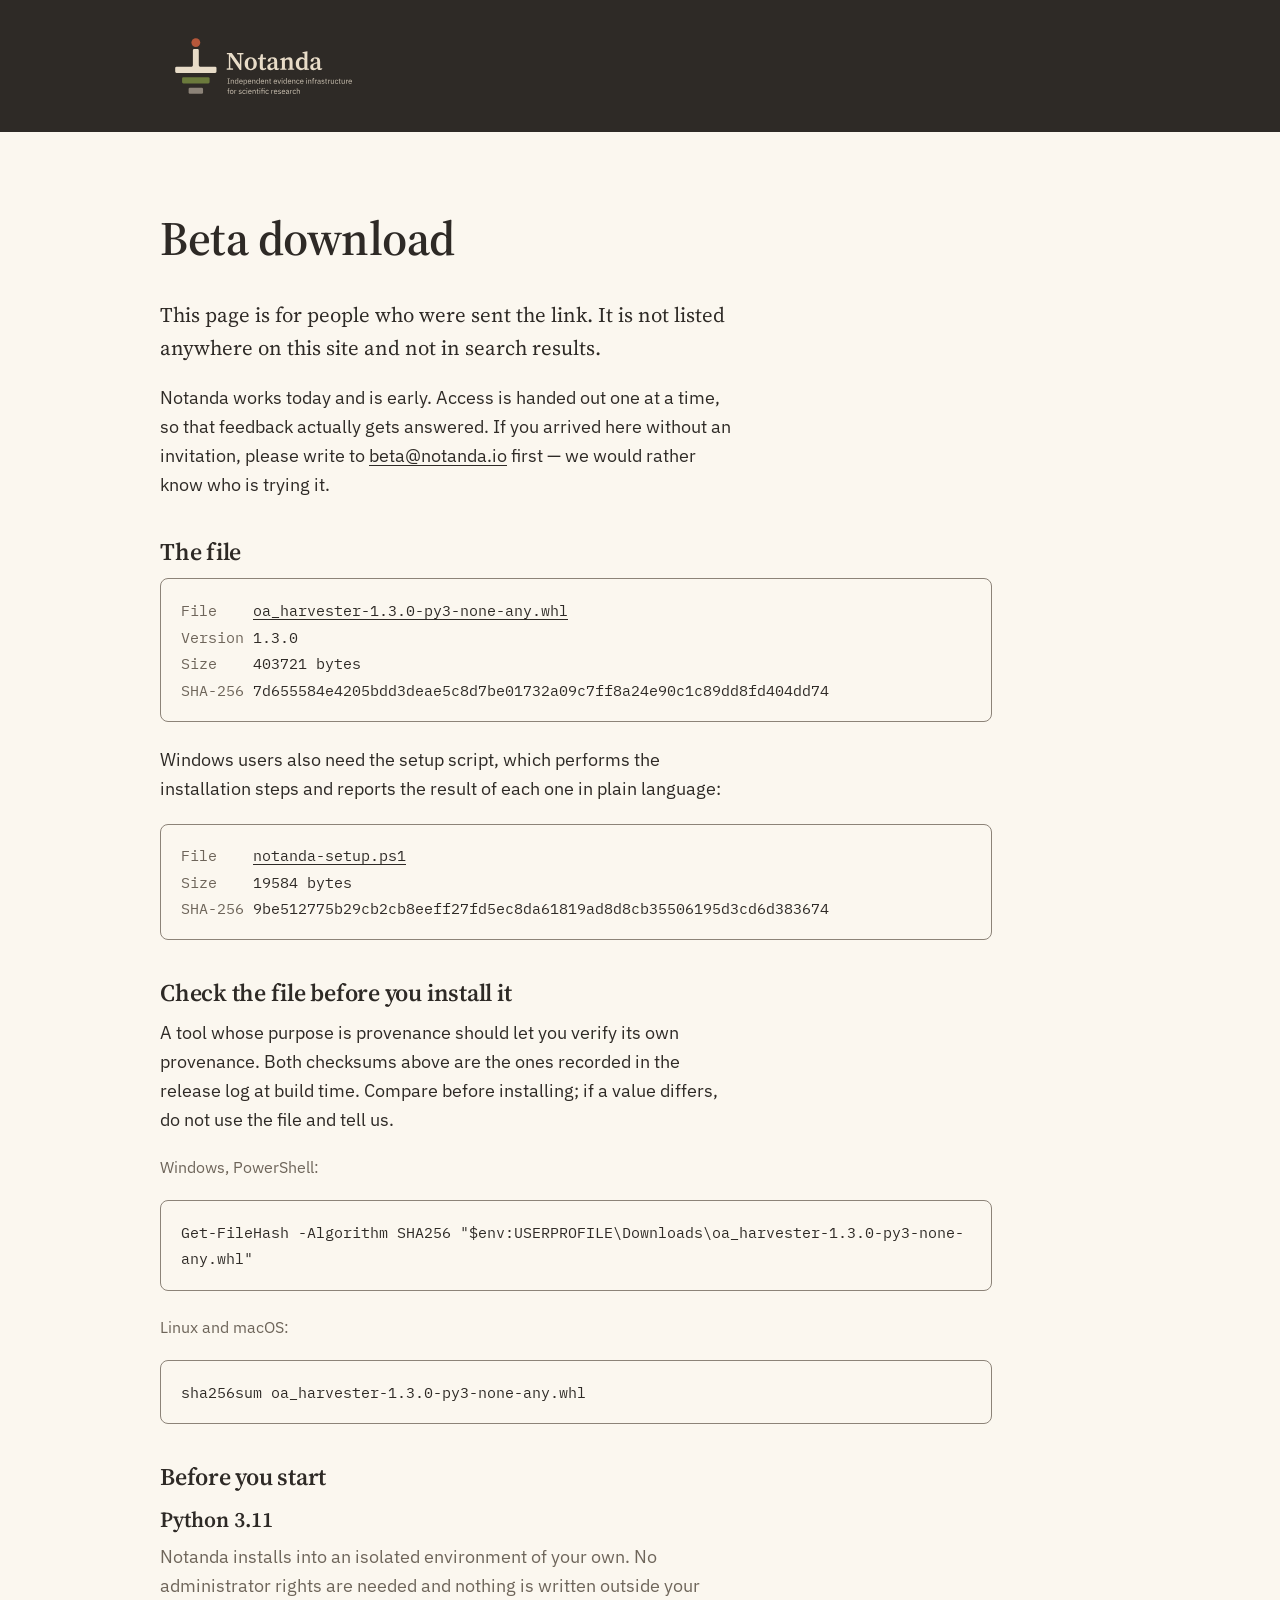
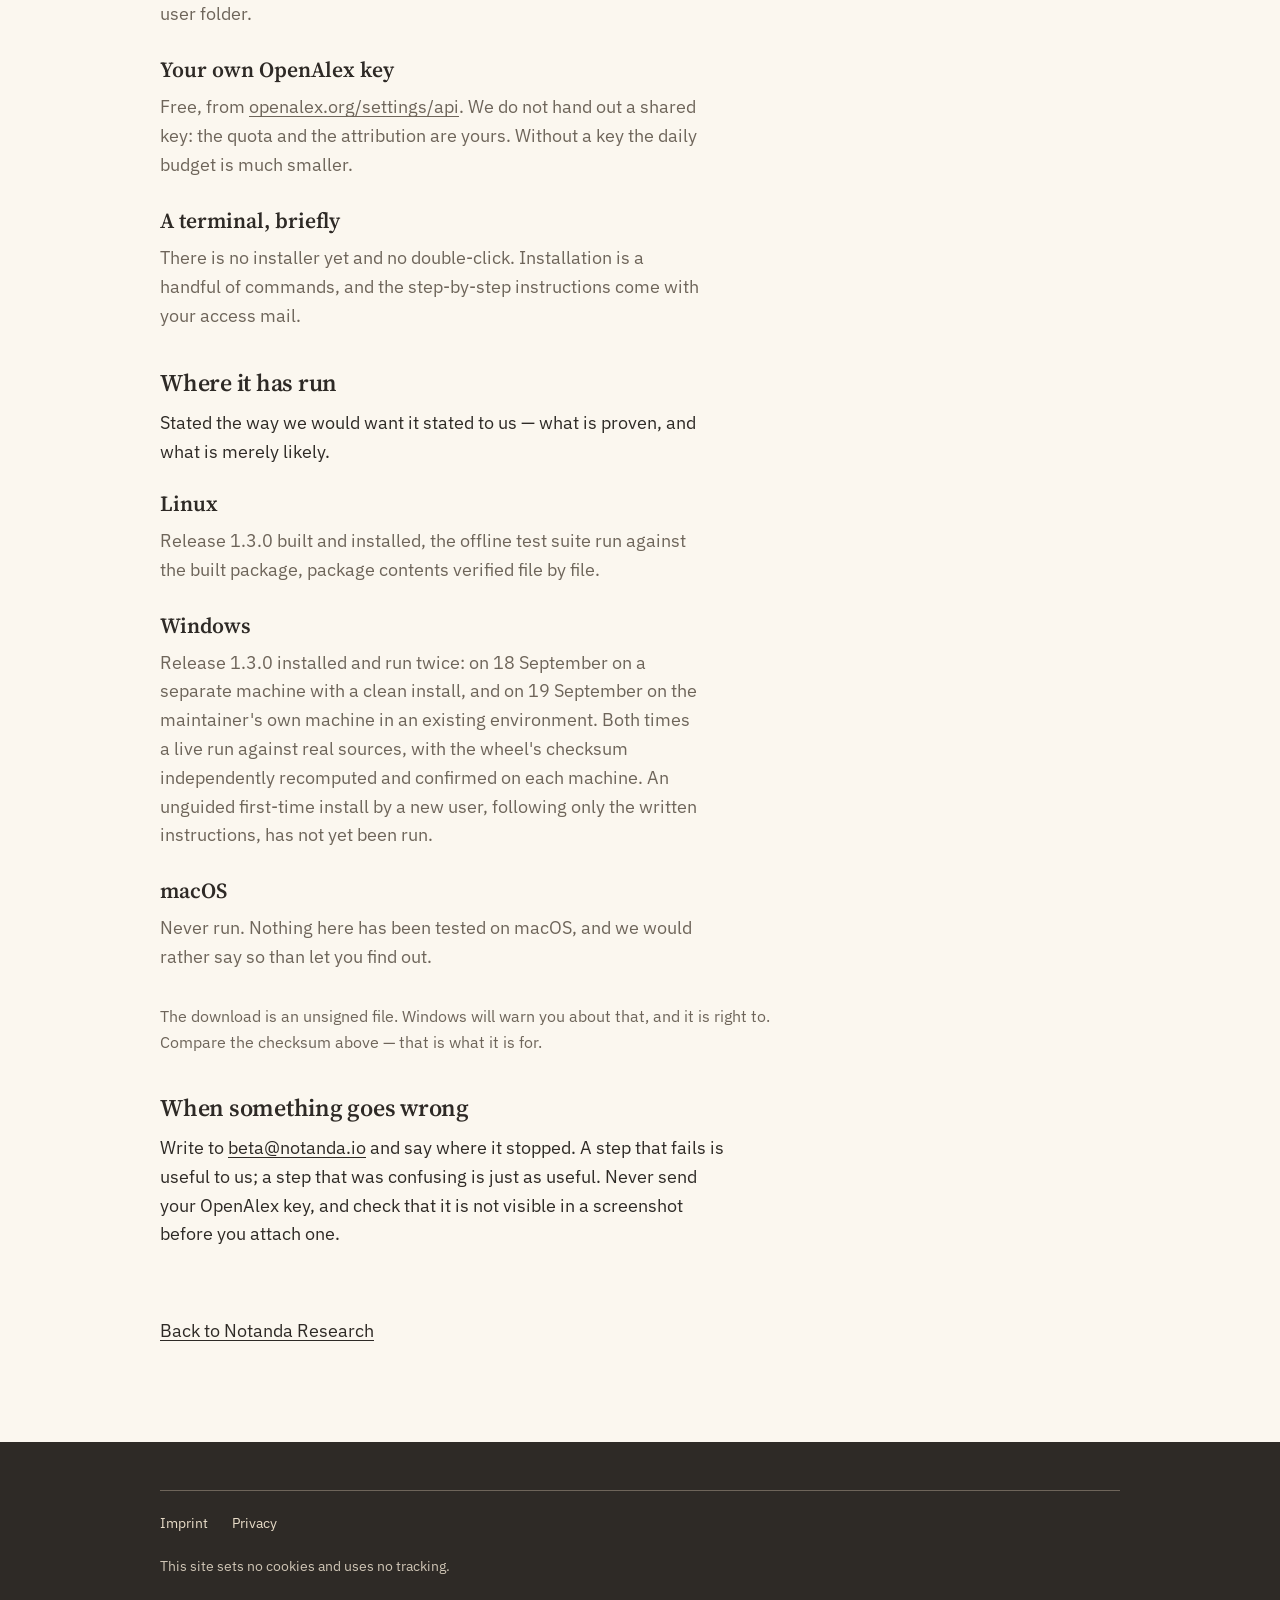
==== beta-bb187a/index.html @ 251493f7 "Add files via upload" ====
<!DOCTYPE html>
<html lang="en">
<head>
<meta charset="utf-8">
<meta name="viewport" content="width=device-width, initial-scale=1">
<title>Beta download — Notanda Research</title>
<meta name="robots" content="noindex, nofollow">
<link rel="icon" href="../favicon.svg" type="image/svg+xml">
<link rel="icon" href="../favicon.ico" sizes="32x32">
<link rel="apple-touch-icon" href="../notanda_avatar_180.png">
<link rel="stylesheet" href="../styles.css">
<!-- Nicht verlinkte Beta-Seite. Nicht in der Sitemap, noindex gesetzt.
     Die Adresse wird ausschliesslich in persoenlichen Antworten weitergegeben. -->
<style>
  /* Seitenlokale Regeln. styles.css bleibt unberuehrt.
     Spezifitaet: .page p schlaegt eine einzelne Klasse — deshalb .page p.fact. */
  .page p.lede { font-family: var(--serif); font-size: 1.3rem; max-width: 30em; }
  .page h2 { max-width: 30ch; }

  .page p.fact,
  .page .cmd {
    font-family: var(--mono); font-size: .95rem; line-height: 1.75;
    border: 1px solid var(--grey); border-radius: var(--r-m);
    padding: 1.1rem 1.25rem; margin: 0 0 1.5rem;
    max-width: var(--measure-wide); overflow-wrap: anywhere;
  }
  .page p.fact span { color: var(--muted); white-space: nowrap; }
  .page .cmd { white-space: pre-wrap; }

  /* .limits stammt aus der dunklen Statuszone der Startseite und traegt dort
     Warmgrau hell. Auf hellem Grund waere das 1,6:1 — hier Warmgrau dunkel. */
  .page .limits dd { color: var(--muted); }

  .page p.quiet { color: var(--muted); font-size: 1rem; max-width: 40em; }
  .page .after-list { margin-top: 2rem; }
</style>
</head>
<body>
<a class="skip" href="#main">Skip to content</a>
<header class="site">
  <div class="wrap">
    <a class="lockup" href="../index.html">
      <img src="../assets/notanda_lockup_dunkel_pfade.svg" alt="Notanda Research — independent evidence infrastructure for scientific research" width="327" height="120">
    </a>
  </div>
</header>
<main id="main" class="page">
  <div class="wrap">
    <h1>Beta download</h1>

    <p class="lede">This page is for people who were sent the link. It is not listed anywhere on this site and not in search results.</p>

    <p>Notanda works today and is early. Access is handed out one at a time, so that feedback actually gets answered. If you arrived here without an invitation, please write to <a href="mailto:beta@notanda.io?subject=Notanda%20beta%20access">beta@notanda.io</a> first — we would rather know who is trying it.</p>

    <h2>The file</h2>

    <p class="fact"><span>File&nbsp;&nbsp;&nbsp;&nbsp;</span><a href="oa_harvester-1.3.0-py3-none-any.whl" download>oa_harvester-1.3.0-py3-none-any.whl</a><br>
    <span>Version&nbsp;</span>1.3.0<br>
    <span>Size&nbsp;&nbsp;&nbsp;&nbsp;</span>403721 bytes<br>
    <span>SHA-256&nbsp;</span>7d655584e4205bdd3deae5c8d7be01732a09c7ff8a24e90c1c89dd8fd404dd74</p>

    <p>Windows users also need the setup script, which performs the installation steps and reports the result of each one in plain language:</p>

    <p class="fact"><span>File&nbsp;&nbsp;&nbsp;&nbsp;</span><a href="notanda-setup.ps1" download>notanda-setup.ps1</a><br>
    <span>Size&nbsp;&nbsp;&nbsp;&nbsp;</span>19584 bytes<br>
    <span>SHA-256&nbsp;</span>9be512775b29cb2cb8eeff27fd5ec8da61819ad8d8cb35506195d3cd6d383674</p>

    <h2>Check the file before you install it</h2>

    <p>A tool whose purpose is provenance should let you verify its own provenance. Both checksums above are the ones recorded in the release log at build time. Compare before installing; if a value differs, do not use the file and tell us.</p>

    <p class="quiet">Windows, PowerShell:</p>
    <div class="cmd">Get-FileHash -Algorithm SHA256 "$env:USERPROFILE\Downloads\oa_harvester-1.3.0-py3-none-any.whl"</div>

    <p class="quiet">Linux and macOS:</p>
    <div class="cmd">sha256sum oa_harvester-1.3.0-py3-none-any.whl</div>

    <h2>Before you start</h2>

    <dl class="limits">
      <dt>Python 3.11</dt>
      <dd>Notanda installs into an isolated environment of your own. No administrator rights are needed and nothing is written outside your user folder.</dd>
      <dt>Your own OpenAlex key</dt>
      <dd>Free, from <a href="https://openalex.org/settings/api">openalex.org/settings/api</a>. We do not hand out a shared key: the quota and the attribution are yours. Without a key the daily budget is much smaller.</dd>
      <dt>A terminal, briefly</dt>
      <dd>There is no installer yet and no double-click. Installation is a handful of commands, and the step-by-step instructions come with your access mail.</dd>
    </dl>

    <h2>Where it has run</h2>

    <p>Stated the way we would want it stated to us — what is proven, and what is merely likely.</p>

    <dl class="limits">
      <dt>Linux</dt>
      <dd>Release 1.3.0 built and installed, the offline test suite run against the built package, package contents verified file by file.</dd>
      <dt>Windows</dt>
      <dd>Release 1.3.0 installed and run twice: on 18 September on a separate machine with a clean install, and on 19 September on the maintainer's own machine in an existing environment. Both times a live run against real sources, with the wheel's checksum independently recomputed and confirmed on each machine. An unguided first-time install by a new user, following only the written instructions, has not yet been run.</dd>
      <dt>macOS</dt>
      <dd>Never run. Nothing here has been tested on macOS, and we would rather say so than let you find out.</dd>
    </dl>

    <p class="quiet after-list">The download is an unsigned file. Windows will warn you about that, and it is right to. Compare the checksum above — that is what it is for.</p>

    <h2>When something goes wrong</h2>

    <p>Write to <a href="mailto:beta@notanda.io?subject=Notanda%20beta%20—%20problem%20report">beta@notanda.io</a> and say where it stopped. A step that fails is useful to us; a step that was confusing is just as useful. Never send your OpenAlex key, and check that it is not visible in a screenshot before you attach one.</p>

    <a class="back" href="../index.html">Back to Notanda Research</a>
  </div>
</main>
<footer class="site">
  <div class="wrap">
    <ul>
      <li><a href="../imprint.html">Imprint</a></li>
      <li><a href="../privacy.html">Privacy</a></li>
    </ul>
    <p>This site sets no cookies and uses no tracking.</p>
  </div>
</footer>
</body>
</html>
---- styles.css ----
/* Notanda — styles.css
   Marken-Tokens aus Markenfundament V1 + Änderungsvorschlag V1.1 (Nebentextfarben);
   Anwendungsregeln aus dem Notanda Visual Application Guide V1 (12.09.2026).
   Kontraste nach WCAG AA geprüft. Schriften selbst gehostet (SIL OFL), keine externen Anfragen. */

@font-face {
  font-family: "Source Serif 4";
  font-style: normal;
  font-weight: 200 900;
  font-display: swap;
  src: url("fonts/source-serif-4-latin-wght-normal.woff2") format("woff2-variations");
}
@font-face {
  font-family: "Source Serif 4";
  font-style: italic;
  font-weight: 200 900;
  font-display: swap;
  src: url("fonts/source-serif-4-latin-wght-italic.woff2") format("woff2-variations");
}
@font-face {
  font-family: "IBM Plex Sans";
  font-style: normal;
  font-weight: 400;
  font-display: swap;
  src: url("fonts/ibm-plex-sans-latin-400-normal.woff2") format("woff2");
}
@font-face {
  font-family: "IBM Plex Sans";
  font-style: normal;
  font-weight: 500;
  font-display: swap;
  src: url("fonts/ibm-plex-sans-latin-500-normal.woff2") format("woff2");
}
@font-face {
  font-family: "IBM Plex Sans";
  font-style: italic;
  font-weight: 400;
  font-display: swap;
  src: url("fonts/ibm-plex-sans-latin-400-italic.woff2") format("woff2");
}
@font-face {
  font-family: "IBM Plex Mono";
  font-style: normal;
  font-weight: 400;
  font-display: swap;
  src: url("fonts/ibm-plex-mono-latin-400-normal.woff2") format("woff2");
}

:root {
  /* Markenfarben (Markenfundament V1 / ÄV V1.1 §6) */
  --brown:      #2E2A26;   /* Tiefbraun */
  --terracotta: #B5573A;   /* dem Nota-Punkt vorbehalten; kein Text unter 18 px */
  --olive:      #6B7A3C;   /* Sekundär, Ordnung, Fokus */
  --sand:       #E8DCC8;   /* hebende Flächen; Text auf Dunkel */
  --grey:       #8C8378;   /* Linien- und Flächenfarbe, kein kleiner Text */
  --muted:      #6E655A;   /* Warmgrau dunkel — Nebentext klein auf hell (ÄV §6) */
  --muted-dark: #CFC5B5;   /* Warmgrau hell — Nebentext klein auf dunkel (ÄV §6) */

  /* Anwendungston (Guide §3): warmer Lesegrund, aus dem Spezifikationsblatt */
  --papier:     #FBF7EF;

  --serif: "Source Serif 4", Georgia, "Times New Roman", serif;
  --sans:  "IBM Plex Sans", "Helvetica Neue", Arial, sans-serif;
  --mono:  "IBM Plex Mono", "SFMono-Regular", Consolas, monospace;

  /* Formenlogik (Guide §7): kleine feste Radien, keine Pillen */
  --r-s: 4px;
  --r-m: 8px;

  --measure: 36rem;
  --measure-wide: 52rem;
  --gutter: clamp(1.25rem, 5vw, 4rem);
}

*, *::before, *::after { box-sizing: border-box; }
html { scroll-behavior: smooth; }
@media (prefers-reduced-motion: reduce) { html { scroll-behavior: auto; } }
section[id] { scroll-margin-top: 1.5rem; }

body {
  margin: 0;
  font-family: var(--sans);
  font-size: 1.125rem;
  line-height: 1.6;
  color: var(--brown);
  background: var(--papier);
  -webkit-font-smoothing: antialiased;
}

a { color: inherit; text-decoration-thickness: 1px; text-underline-offset: 0.18em; }
a:hover { text-decoration-thickness: 2.5px; }
:focus-visible { outline: 2px solid var(--olive); outline-offset: 3px; }

.skip { position: absolute; left: -999px; top: 0; background: var(--sand); color: var(--brown); padding: .5rem 1rem; border-radius: var(--r-s); }
.skip:focus { left: 1rem; top: 1rem; z-index: 10; }

.wrap { max-width: 68rem; margin: 0 auto; padding: 0 var(--gutter); }

h1, h2, h3 { font-family: var(--serif); font-weight: 600; line-height: 1.12; margin: 0; letter-spacing: -0.01em; }
h2 { font-size: clamp(2rem, 4.2vw, 3rem); max-width: 22ch; margin-bottom: 1.75rem; }
p { margin: 0 0 1.25rem; max-width: var(--measure); }
strong { font-weight: 500; }

/* Dunkle Ankerzonen (Guide §3/§10): Tiefbraun trägt, Sand spricht */
.dark { background: var(--brown); color: var(--sand); }

/* Nota-Punkt (ADR-Design-01 / Guide §6): bemerkt, ausgewählt, festgehalten —
   genau ein Einsatz pro Seite, nie als Wahrheits- oder Statuszeichen */
.nota-dot {
  display: inline-block; width: .42em; height: .42em; border-radius: 50%;
  background: var(--terracotta); margin-left: .3em; vertical-align: .32em;
}

/* Platzhalter bleiben sichtbar, bis sie gesetzt sind (mono + gestrichelt, kein Terrakotta-Text) */
.ph {
  font-family: var(--mono);
  font-size: .92em;
  color: var(--muted);
  border-bottom: 1px dashed var(--grey);
  white-space: nowrap;
}
.dark .ph { color: var(--muted-dark); border-color: var(--muted-dark); }

/* Deaktivierte Aktionen (z. B. Code-Links vor Veröffentlichung des Repositorys):
   gleiche visuelle Sprache wie .ph — Geisterschrift statt aktivem Button */
.btn.is-disabled {
  opacity: .45;
  cursor: not-allowed;
  pointer-events: none;
}
.dark .btn.is-disabled { opacity: .5; }

/* ---------- Kopfbereich (dunkle Ankerzone, Lockup mit Originalassets) ---------- */
header.site { background: var(--brown); color: var(--sand); padding: 1.75rem 0; }
header.site .wrap { display: flex; align-items: center; justify-content: space-between; gap: 2rem; flex-wrap: wrap; }
.lockup { display: inline-block; }
.lockup img { display: block; height: clamp(60px, 7vw, 76px); width: auto; }
nav.site ul { list-style: none; margin: 0; padding: 0; display: flex; gap: 1.75rem; }
nav.site a { text-decoration: none; font-size: .95rem; }
nav.site a:hover { text-decoration: underline; }
nav.site .ph { font-size: .95rem; }

/* ---------- Blöcke ---------- */
section { padding: clamp(4.5rem, 10vw, 8rem) 0; }
section + section { border-top: 1px solid var(--grey); }
.dark + section, section.dark { border-top: 0; }

/* Hero (dunkle Ankerzone; Sinn-Satz zuerst, Infrastruktur-Claim danach — Leitbild §6) */
.hero { padding-top: clamp(3.5rem, 9vw, 7rem); padding-bottom: clamp(4rem, 9vw, 7rem); }
.hero h1 { font-size: clamp(2.9rem, 8.2vw, 6.4rem); line-height: 1.05; max-width: 12ch; margin-bottom: 2.25rem; }
.hero .lead { font-family: var(--serif); font-weight: 400; font-size: clamp(1.25rem, 2.1vw, 1.5rem); line-height: 1.45; max-width: 30em; }
.hero .claim { margin-top: 2rem; max-width: 30em; }
.hero .claim strong { font-family: var(--serif); font-size: clamp(1.35rem, 2.3vw, 1.7rem); font-weight: 600; display: block; margin-top: .35rem; }

/* Buttons (Guide §9): gerundete Rechtecke, kein Terrakotta, keine Pillen */
.actions { display: flex; gap: 1rem; flex-wrap: wrap; margin-top: 2.5rem; }
.btn { display: inline-block; text-decoration: none; font-weight: 500; font-size: 1rem; padding: .85rem 1.4rem; border-radius: var(--r-m); border: 1.5px solid transparent; line-height: 1.2; }
.actions + p { margin-top: 1.5rem; }
.btn-primary { background: var(--brown); color: var(--papier); border-color: var(--brown); }
.btn-primary:hover { background: #423C35; border-color: #423C35; }
.btn-secondary { border-color: var(--brown); color: var(--brown); background: transparent; }
.btn-secondary:hover { background: var(--sand); }
.dark .btn-primary { background: var(--sand); color: var(--brown); border-color: var(--sand); }
.dark .btn-primary:hover { background: #F1E8D8; border-color: #F1E8D8; }
.dark .btn-secondary { border-color: var(--sand); color: var(--sand); }
.dark .btn-secondary:hover { background: rgba(232,220,200,.12); }

/* Problem */
.problem .verdict { font-family: var(--serif); font-size: clamp(1.5rem, 2.8vw, 2.1rem); font-weight: 600; line-height: 1.25; max-width: 24ch; margin-top: 2.5rem; padding-left: 1.25rem; border-left: 3px solid var(--brown); }

/* Capabilities (Sand hebt; abgestufte Trenner: tragend 3px, ordnend 1px — Guide §7) */
.caps { background: var(--sand); }
.caps dl { margin: 0; max-width: var(--measure-wide); }
.caps .cap { display: grid; grid-template-columns: minmax(0, 15rem) minmax(0, 1fr); gap: 1rem 2.5rem; padding: 1.6rem 0; border-top: 1px solid var(--grey); }
.caps .cap:first-of-type { border-top: 3px solid var(--grey); }
.caps .cap:last-of-type { border-bottom: 3px solid var(--grey); }
.caps dt { font-family: var(--serif); font-size: 1.35rem; font-weight: 600; line-height: 1.25; }
.caps dd { margin: 0; max-width: 34em; }
.caps .motto { font-family: var(--serif); font-style: italic; font-size: 1.35rem; margin-top: 2.5rem; }

/* How it works — echte Sequenz am kräftigen Stamm (Guide §7: hinab zur Quelle) */
.steps { list-style: none; margin: 0; padding: 0; max-width: var(--measure-wide); counter-reset: step; }
.steps li { counter-increment: step; position: relative; padding: 0 0 2.25rem 4.25rem; max-width: 40em; }
.steps li::before { content: counter(step); position: absolute; left: 0; top: -.15rem; font-family: var(--serif); font-size: 2.1rem; font-weight: 600; color: var(--olive); line-height: 1; }
.steps li::after { content: ""; position: absolute; left: .6rem; top: 2.5rem; bottom: .6rem; width: 3px; background: var(--grey); }
.steps li:last-child::after { display: none; }
.steps strong { font-size: 1.15rem; }
.steps p { margin: 0; font-size: 1.15rem; line-height: 1.5; }
.how .coda { margin-top: 1rem; font-family: var(--serif); font-size: 1.3rem; max-width: 30em; }

/* Where it stands (Maschinenraum: Mono-Stempel, ruhige Nebentexte) */
.status h2 { color: var(--sand); }
.status .stamp { font-family: var(--mono); font-size: .95rem; color: var(--muted-dark); margin-bottom: 2rem; }
.status .split { display: grid; grid-template-columns: 1fr 1fr; gap: 4rem; max-width: 64rem; }
.status h3 { font-size: 1.15rem; font-family: var(--sans); font-weight: 500; color: var(--muted-dark); margin: 0 0 .5rem; }
.limits { margin: 0; }
.limits dt { font-family: var(--serif); font-size: 1.35rem; font-weight: 600; margin-top: 1.5rem; }
.limits dt:first-child { margin-top: 0; }
.limits dd { margin: .35rem 0 0; max-width: 30em; color: var(--muted-dark); }

/* Try it */
.try { background: var(--sand); }
.try .ask { margin: 0 0 1.75rem; padding-left: 1.15rem; max-width: var(--measure); }
.try .ask li { margin-bottom: .3rem; }
/* Nebentext auf Sand: Warmgrau dunkel erreicht auf #E8DCC8 nur 4,22:1 und damit nicht
   WCAG AA für kleinen Text (auf Papier sind es 5,35:1). Auf dieser Fläche trägt
   Tiefbraun den Nebentext; die Zurücknahme übernehmen Schriftgrad und Abstand. */
.try .fallback { color: var(--brown); font-size: 1rem; max-width: 40em; }
.try .byline { margin-top: 3.5rem; padding-top: 1.5rem; border-top: 1px solid var(--grey); color: var(--brown); font-size: 1rem; max-width: 40em; }
/* Adressen zum Abschreiben: Mono für Lesbarkeit, ein Klick wählt die ganze Adresse */
.mail { font-family: var(--mono); font-size: .95em; white-space: nowrap; -webkit-user-select: all; user-select: all; }

/* Footer (dunkle Ankerzone mit solitärem Emblem — Guide §12) */
footer.site { background: var(--brown); color: var(--sand); padding: 3rem 0 3rem; font-size: .9rem; }
footer.site .foot-brand { display: flex; gap: 1rem; align-items: flex-start; margin-bottom: 1.75rem; }
footer.site .foot-brand .emblem { height: 52px; width: auto; }
footer.site .foot-brand .descriptor { margin: .2rem 0 0; color: var(--muted-dark); font-size: .9rem; max-width: 26ch; }
footer.site ul { list-style: none; margin: 0 0 1.25rem; padding: 1.25rem 0 0; display: flex; gap: 1.5rem; flex-wrap: wrap; border-top: 1px solid var(--muted); }
footer.site ul.social { margin: 0 0 1.5rem; padding-top: 0; border-top: none; gap: 1.25rem; font-size: .85rem; }
footer.site ul.social a { color: var(--muted-dark); display: inline-flex; align-items: center; gap: .45rem; }
footer.site ul.social a:hover { text-decoration: none; }
footer.site ul.social a:hover span { text-decoration: underline; }
footer.site ul.social .ico { width: 16px; height: 16px; flex: none; fill: currentColor; opacity: .82; }
footer.site ul.social a:hover .ico, footer.site ul.social a:focus-visible .ico { opacity: 1; }
footer.site a { text-decoration: none; }
footer.site a:hover { text-decoration: underline; }
footer.site p { margin: 0; font-size: .9rem; color: var(--muted-dark); }

/* Unterseiten (Imprint, Privacy) */
.page { padding: clamp(3rem, 7vw, 5rem) 0 clamp(4rem, 8vw, 6rem); }
.page h1 { font-size: clamp(2rem, 4.2vw, 3rem); margin-bottom: 2rem; }
.page h2 { font-size: 1.5rem; margin: 2.5rem 0 .75rem; }
.page p, .page ul { max-width: var(--measure); }
.page ul { padding-left: 1.2rem; }
.page .back { display: inline-block; margin-top: 3rem; }

@media (max-width: 720px) {
  .caps .cap { grid-template-columns: 1fr; gap: .5rem; }
  .status .split { grid-template-columns: 1fr; gap: 3rem; }
  header.site .wrap { gap: 1rem; }
  footer.site ul.social { gap: .75rem 1rem; }
  .steps li { padding-left: 3.25rem; }
  .steps li::after { left: .5rem; }
}
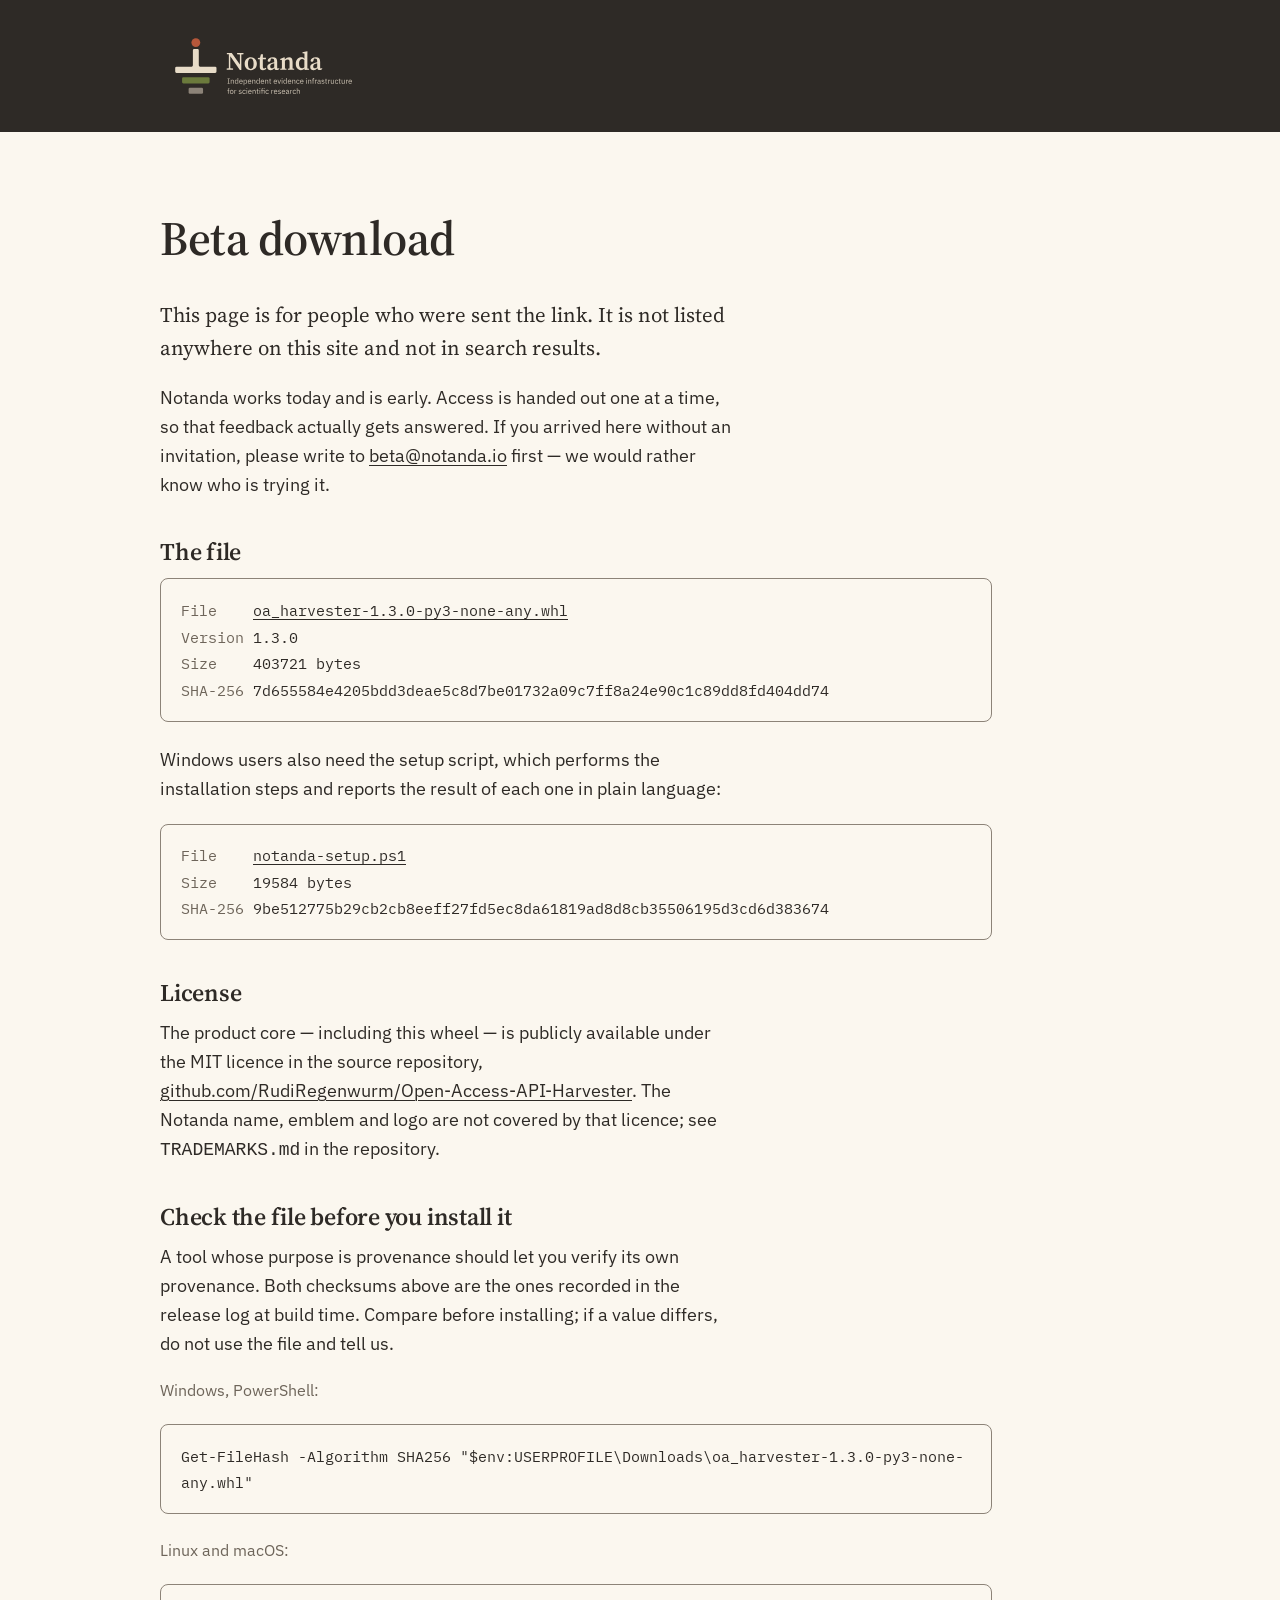
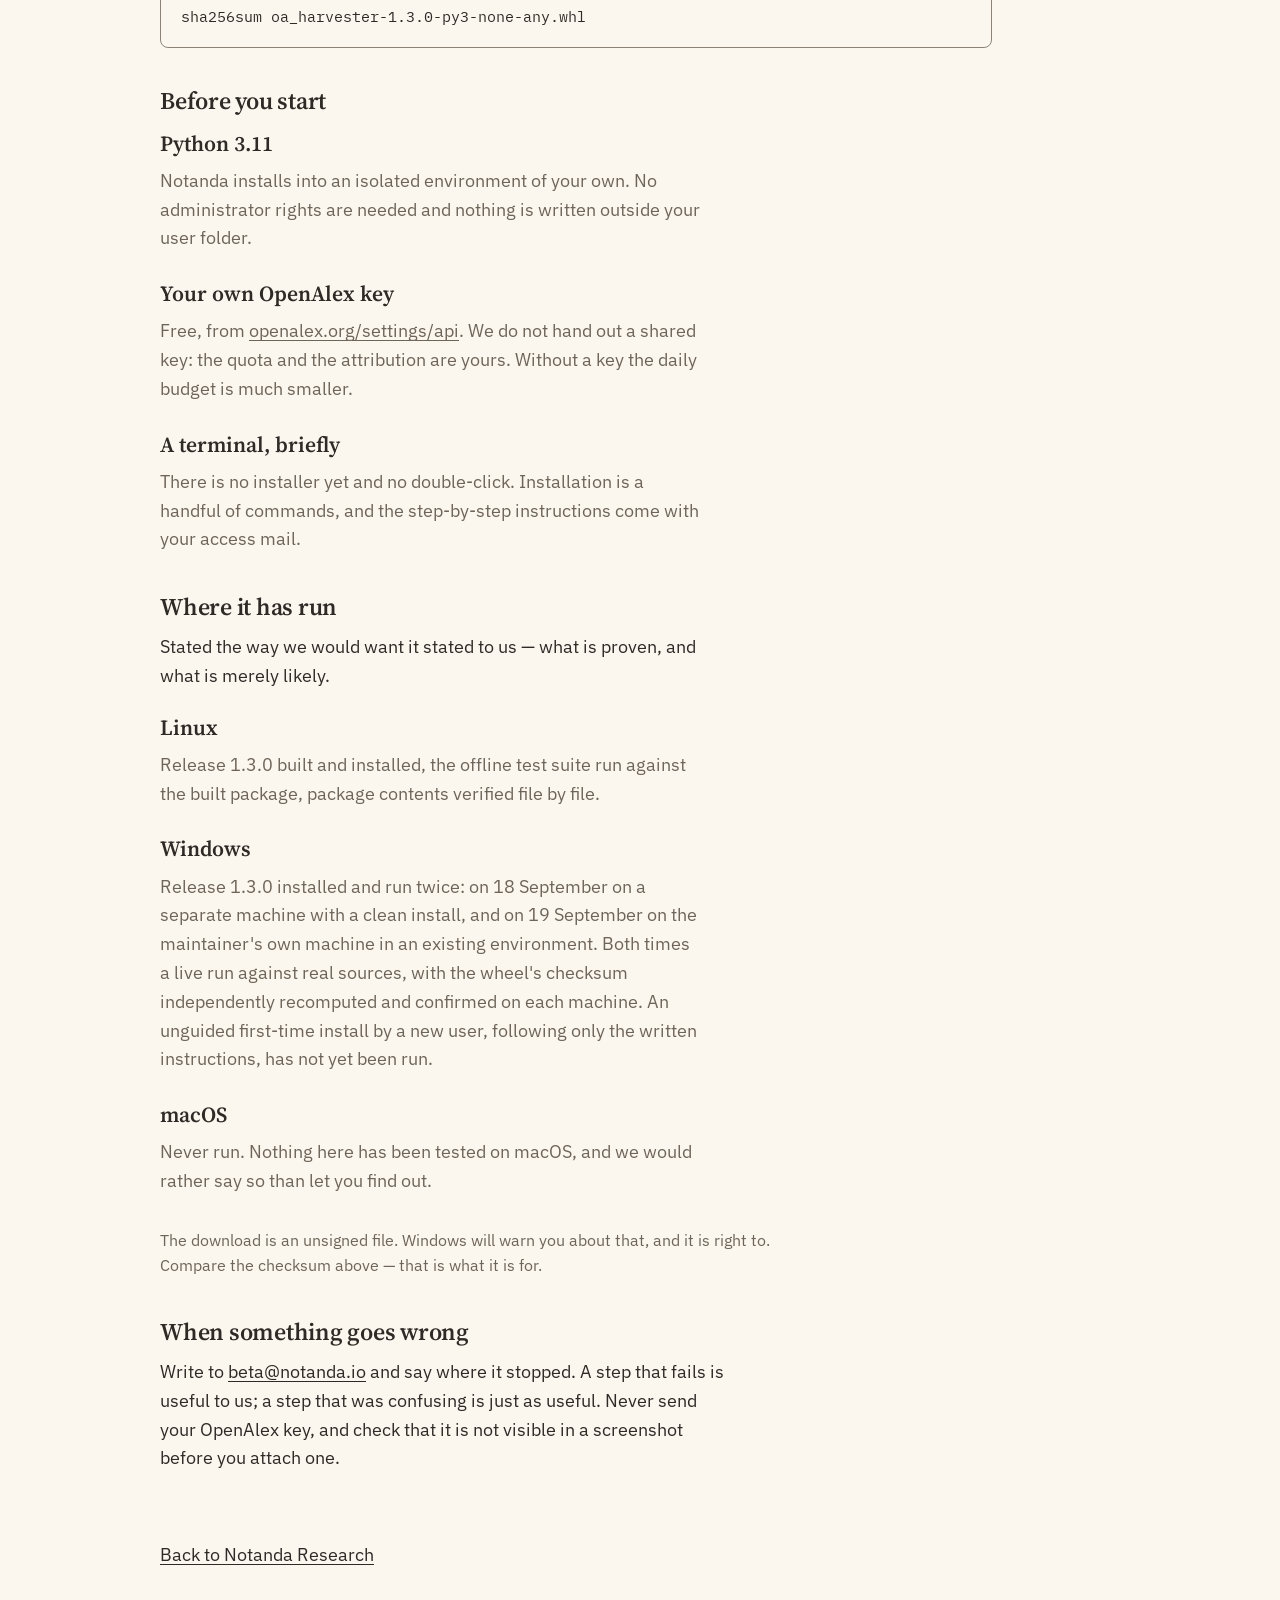
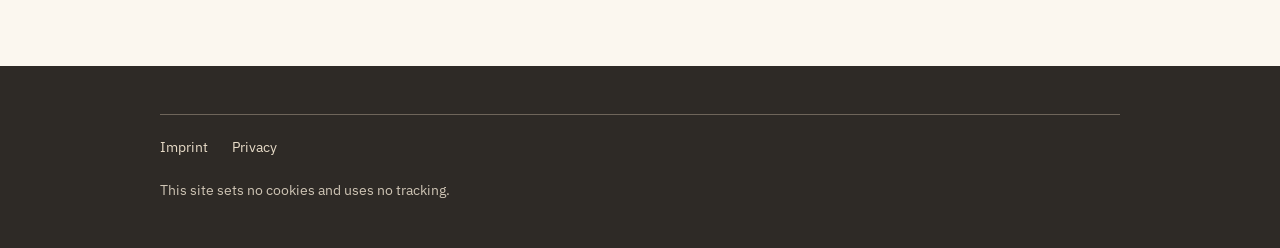
==== commit d987e39e: "Add files via upload" ====
--- a/beta-bb187a/index.html
+++ b/beta-bb187a/index.html
@@ -65,6 +65,10 @@
     <span>Size&nbsp;&nbsp;&nbsp;&nbsp;</span>19584 bytes<br>
     <span>SHA-256&nbsp;</span>9be512775b29cb2cb8eeff27fd5ec8da61819ad8d8cb35506195d3cd6d383674</p>
 
+    <h2>License</h2>
+
+    <p>The product core — including this wheel — is publicly available under the MIT licence in the source repository, <a href="https://github.com/RudiRegenwurm/Open-Access-API-Harvester">github.com/RudiRegenwurm/Open-Access-API-Harvester</a>. The Notanda name, emblem and logo are not covered by that licence; see <code>TRADEMARKS.md</code> in the repository.</p>
+
     <h2>Check the file before you install it</h2>
 
     <p>A tool whose purpose is provenance should let you verify its own provenance. Both checksums above are the ones recorded in the release log at build time. Compare before installing; if a value differs, do not use the file and tell us.</p>
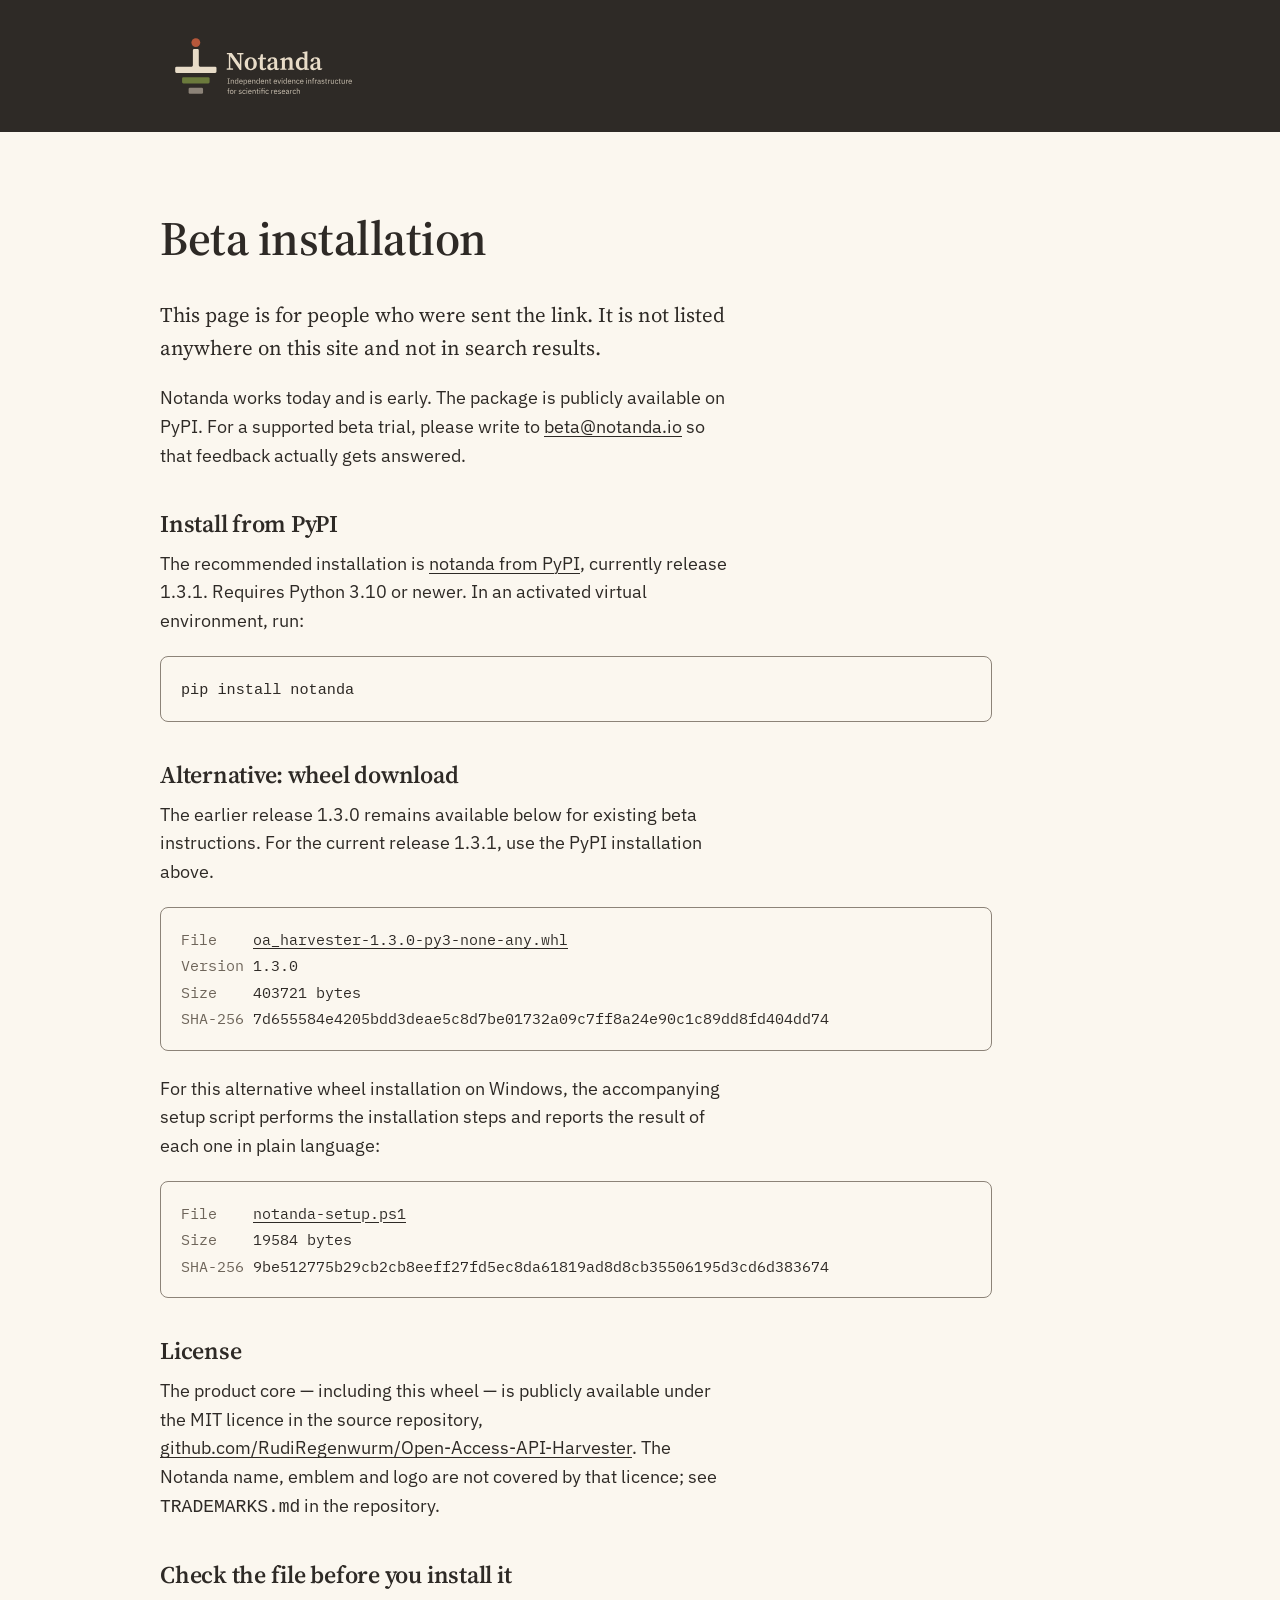
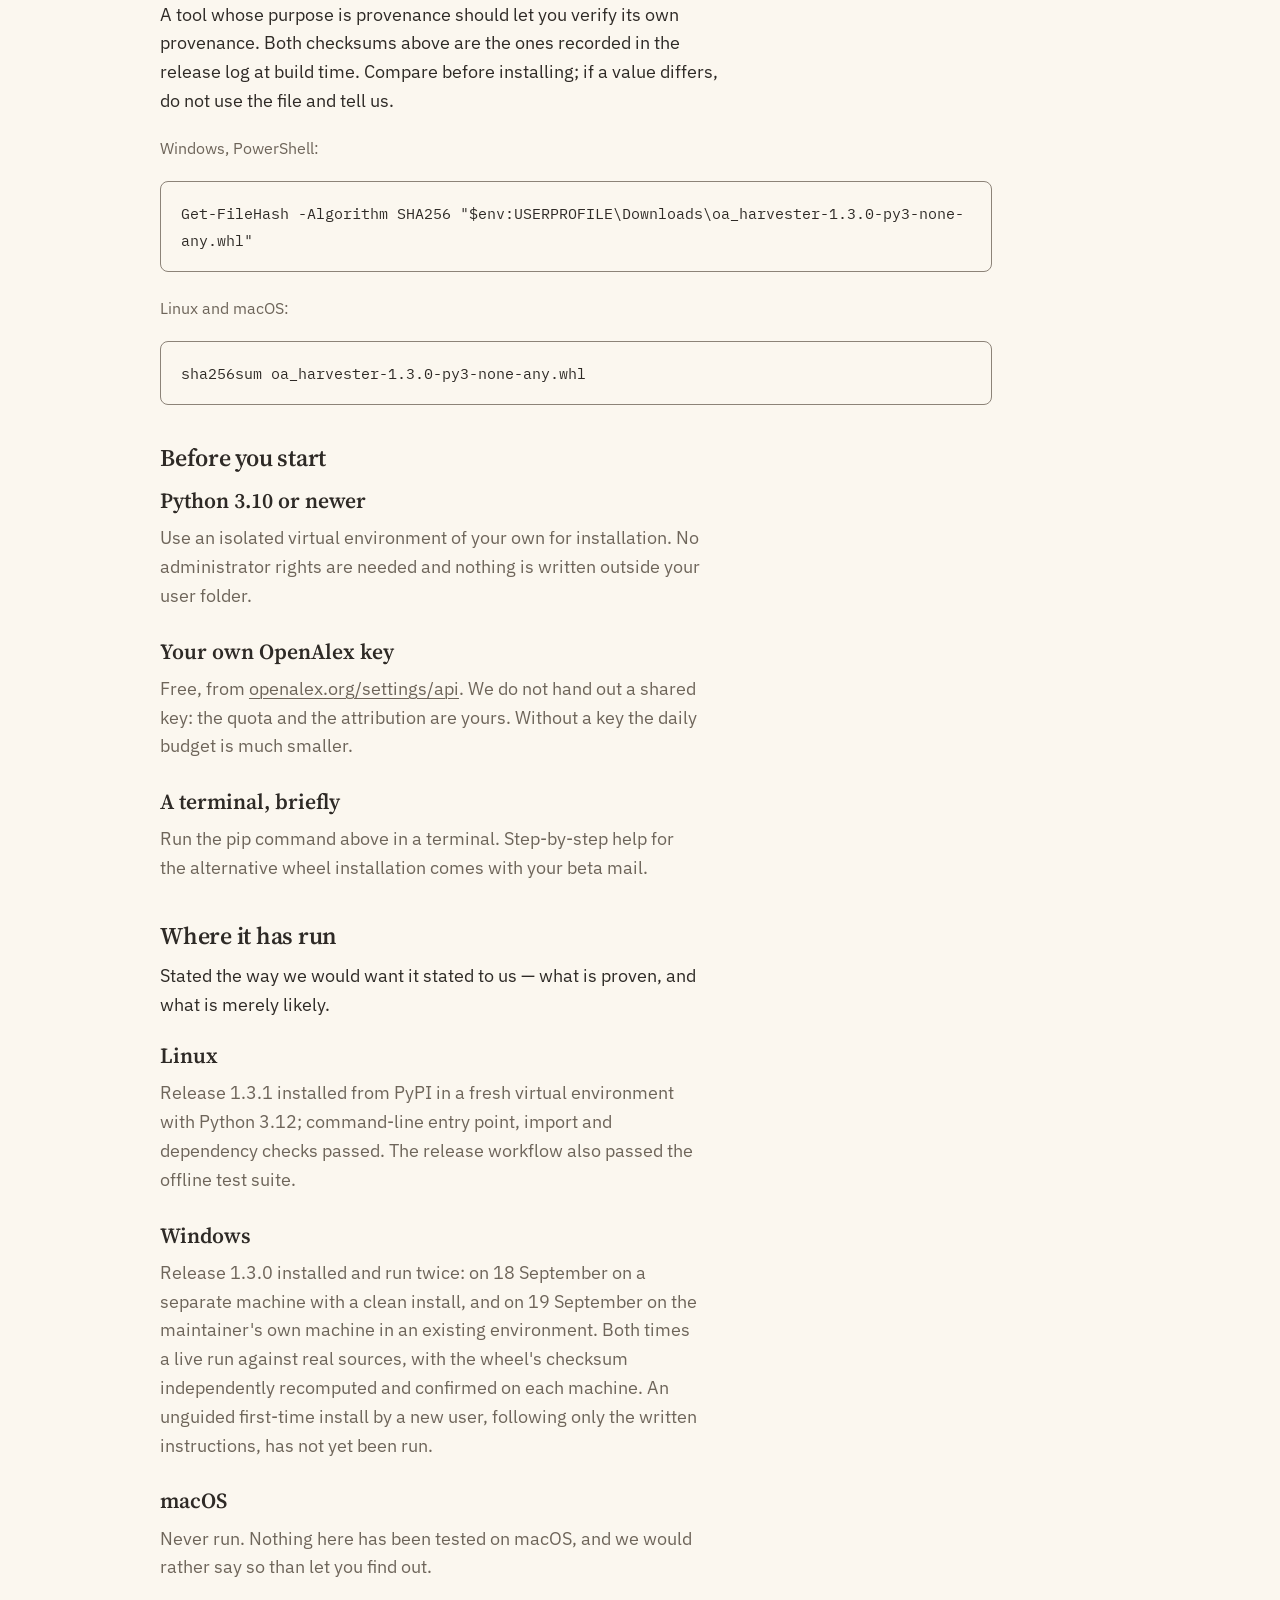
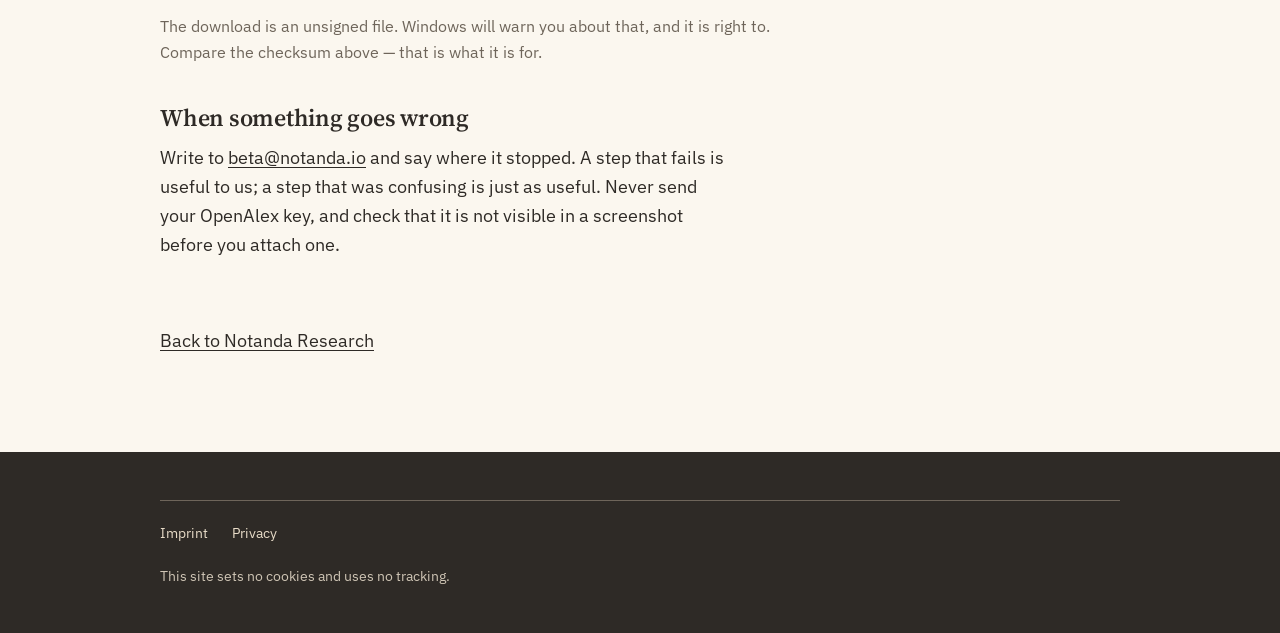
==== commit 8c2486db: "Update website for notanda 1.3.1 and PyPI installation" ====
--- a/beta-bb187a/index.html
+++ b/beta-bb187a/index.html
@@ -3,7 +3,7 @@
 <head>
 <meta charset="utf-8">
 <meta name="viewport" content="width=device-width, initial-scale=1">
-<title>Beta download — Notanda Research</title>
+<title>Beta installation — Notanda Research</title>
 <meta name="robots" content="noindex, nofollow">
 <link rel="icon" href="../favicon.svg" type="image/svg+xml">
 <link rel="icon" href="../favicon.ico" sizes="32x32">
@@ -46,20 +46,25 @@
 </header>
 <main id="main" class="page">
   <div class="wrap">
-    <h1>Beta download</h1>
+    <h1>Beta installation</h1>
 
     <p class="lede">This page is for people who were sent the link. It is not listed anywhere on this site and not in search results.</p>
 
-    <p>Notanda works today and is early. Access is handed out one at a time, so that feedback actually gets answered. If you arrived here without an invitation, please write to <a href="mailto:beta@notanda.io?subject=Notanda%20beta%20access">beta@notanda.io</a> first — we would rather know who is trying it.</p>
+    <p>Notanda works today and is early. The package is publicly available on PyPI. For a supported beta trial, please write to <a href="mailto:beta@notanda.io?subject=Notanda%20beta%20access">beta@notanda.io</a> so that feedback actually gets answered.</p>
 
-    <h2>The file</h2>
+    <h2>Install from PyPI</h2>
+    <p>The recommended installation is <a href="https://pypi.org/project/notanda/">notanda from PyPI</a>, currently release 1.3.1. Requires Python 3.10 or newer. In an activated virtual environment, run:</p>
+    <pre class="cmd"><code>pip install notanda</code></pre>
+
+    <h2>Alternative: wheel download</h2>
+    <p>The earlier release 1.3.0 remains available below for existing beta instructions. For the current release 1.3.1, use the PyPI installation above.</p>
 
     <p class="fact"><span>File&nbsp;&nbsp;&nbsp;&nbsp;</span><a href="oa_harvester-1.3.0-py3-none-any.whl" download>oa_harvester-1.3.0-py3-none-any.whl</a><br>
     <span>Version&nbsp;</span>1.3.0<br>
     <span>Size&nbsp;&nbsp;&nbsp;&nbsp;</span>403721 bytes<br>
     <span>SHA-256&nbsp;</span>7d655584e4205bdd3deae5c8d7be01732a09c7ff8a24e90c1c89dd8fd404dd74</p>
 
-    <p>Windows users also need the setup script, which performs the installation steps and reports the result of each one in plain language:</p>
+    <p>For this alternative wheel installation on Windows, the accompanying setup script performs the installation steps and reports the result of each one in plain language:</p>
 
     <p class="fact"><span>File&nbsp;&nbsp;&nbsp;&nbsp;</span><a href="notanda-setup.ps1" download>notanda-setup.ps1</a><br>
     <span>Size&nbsp;&nbsp;&nbsp;&nbsp;</span>19584 bytes<br>
@@ -82,12 +87,12 @@
     <h2>Before you start</h2>
 
     <dl class="limits">
-      <dt>Python 3.11</dt>
-      <dd>Notanda installs into an isolated environment of your own. No administrator rights are needed and nothing is written outside your user folder.</dd>
+      <dt>Python 3.10 or newer</dt>
+      <dd>Use an isolated virtual environment of your own for installation. No administrator rights are needed and nothing is written outside your user folder.</dd>
       <dt>Your own OpenAlex key</dt>
       <dd>Free, from <a href="https://openalex.org/settings/api">openalex.org/settings/api</a>. We do not hand out a shared key: the quota and the attribution are yours. Without a key the daily budget is much smaller.</dd>
       <dt>A terminal, briefly</dt>
-      <dd>There is no installer yet and no double-click. Installation is a handful of commands, and the step-by-step instructions come with your access mail.</dd>
+      <dd>Run the pip command above in a terminal. Step-by-step help for the alternative wheel installation comes with your beta mail.</dd>
     </dl>
 
     <h2>Where it has run</h2>
@@ -96,7 +101,7 @@
 
     <dl class="limits">
       <dt>Linux</dt>
-      <dd>Release 1.3.0 built and installed, the offline test suite run against the built package, package contents verified file by file.</dd>
+      <dd>Release 1.3.1 installed from PyPI in a fresh virtual environment with Python 3.12; command-line entry point, import and dependency checks passed. The release workflow also passed the offline test suite.</dd>
       <dt>Windows</dt>
       <dd>Release 1.3.0 installed and run twice: on 18 September on a separate machine with a clean install, and on 19 September on the maintainer's own machine in an existing environment. Both times a live run against real sources, with the wheel's checksum independently recomputed and confirmed on each machine. An unguided first-time install by a new user, following only the written instructions, has not yet been run.</dd>
       <dt>macOS</dt>
--- a/styles.css
+++ b/styles.css
@@ -120,6 +120,12 @@
   white-space: nowrap;
 }
 .dark .ph { color: var(--muted-dark); border-color: var(--muted-dark); }
+
+/* Kleiner Metahinweis neben einem Link (z. B. "MIT" neben Code-/Repository-Links):
+   gleiche Mono/Nebentext-Sprache wie .ph, aber ohne Platzhalter-Unterstrich —
+   das Ziel existiert bereits, es wird nur ergaenzt. Bisher nur in Kopf- und
+   Fusszeile eingesetzt, beides dunkle Ankerzonen — daher Warmgrau hell. */
+.tag { font-family: var(--mono); font-size: .78em; color: var(--muted-dark); margin-left: .35em; }
 
 /* Deaktivierte Aktionen (z. B. Code-Links vor Veröffentlichung des Repositorys):
    gleiche visuelle Sprache wie .ph — Geisterschrift statt aktivem Button */
@@ -207,6 +213,7 @@
    Tiefbraun den Nebentext; die Zurücknahme übernehmen Schriftgrad und Abstand. */
 .try .fallback { color: var(--brown); font-size: 1rem; max-width: 40em; }
 .try .byline { margin-top: 3.5rem; padding-top: 1.5rem; border-top: 1px solid var(--grey); color: var(--brown); font-size: 1rem; max-width: 40em; }
+.try .byline + .byline { margin-top: 1rem; padding-top: 0; border-top: none; }
 /* Adressen zum Abschreiben: Mono für Lesbarkeit, ein Klick wählt die ganze Adresse */
 .mail { font-family: var(--mono); font-size: .95em; white-space: nowrap; -webkit-user-select: all; user-select: all; }
 
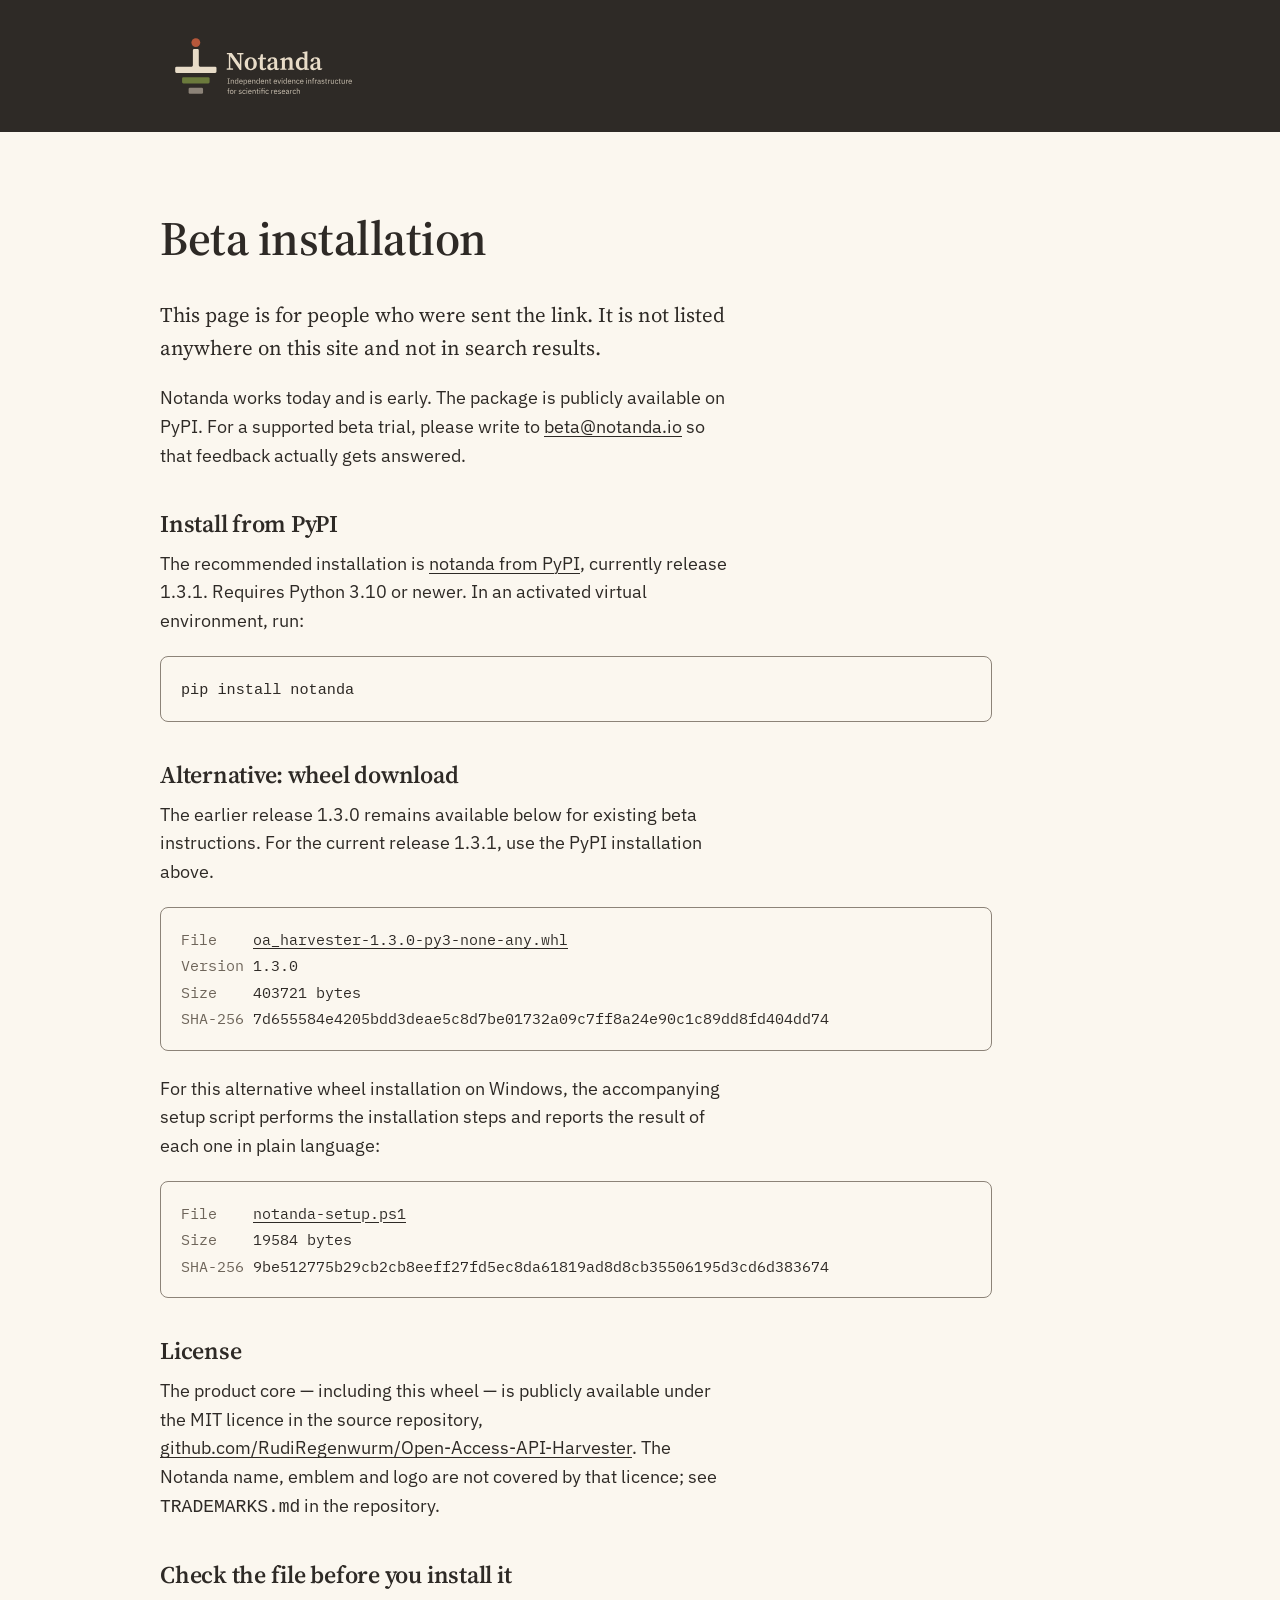
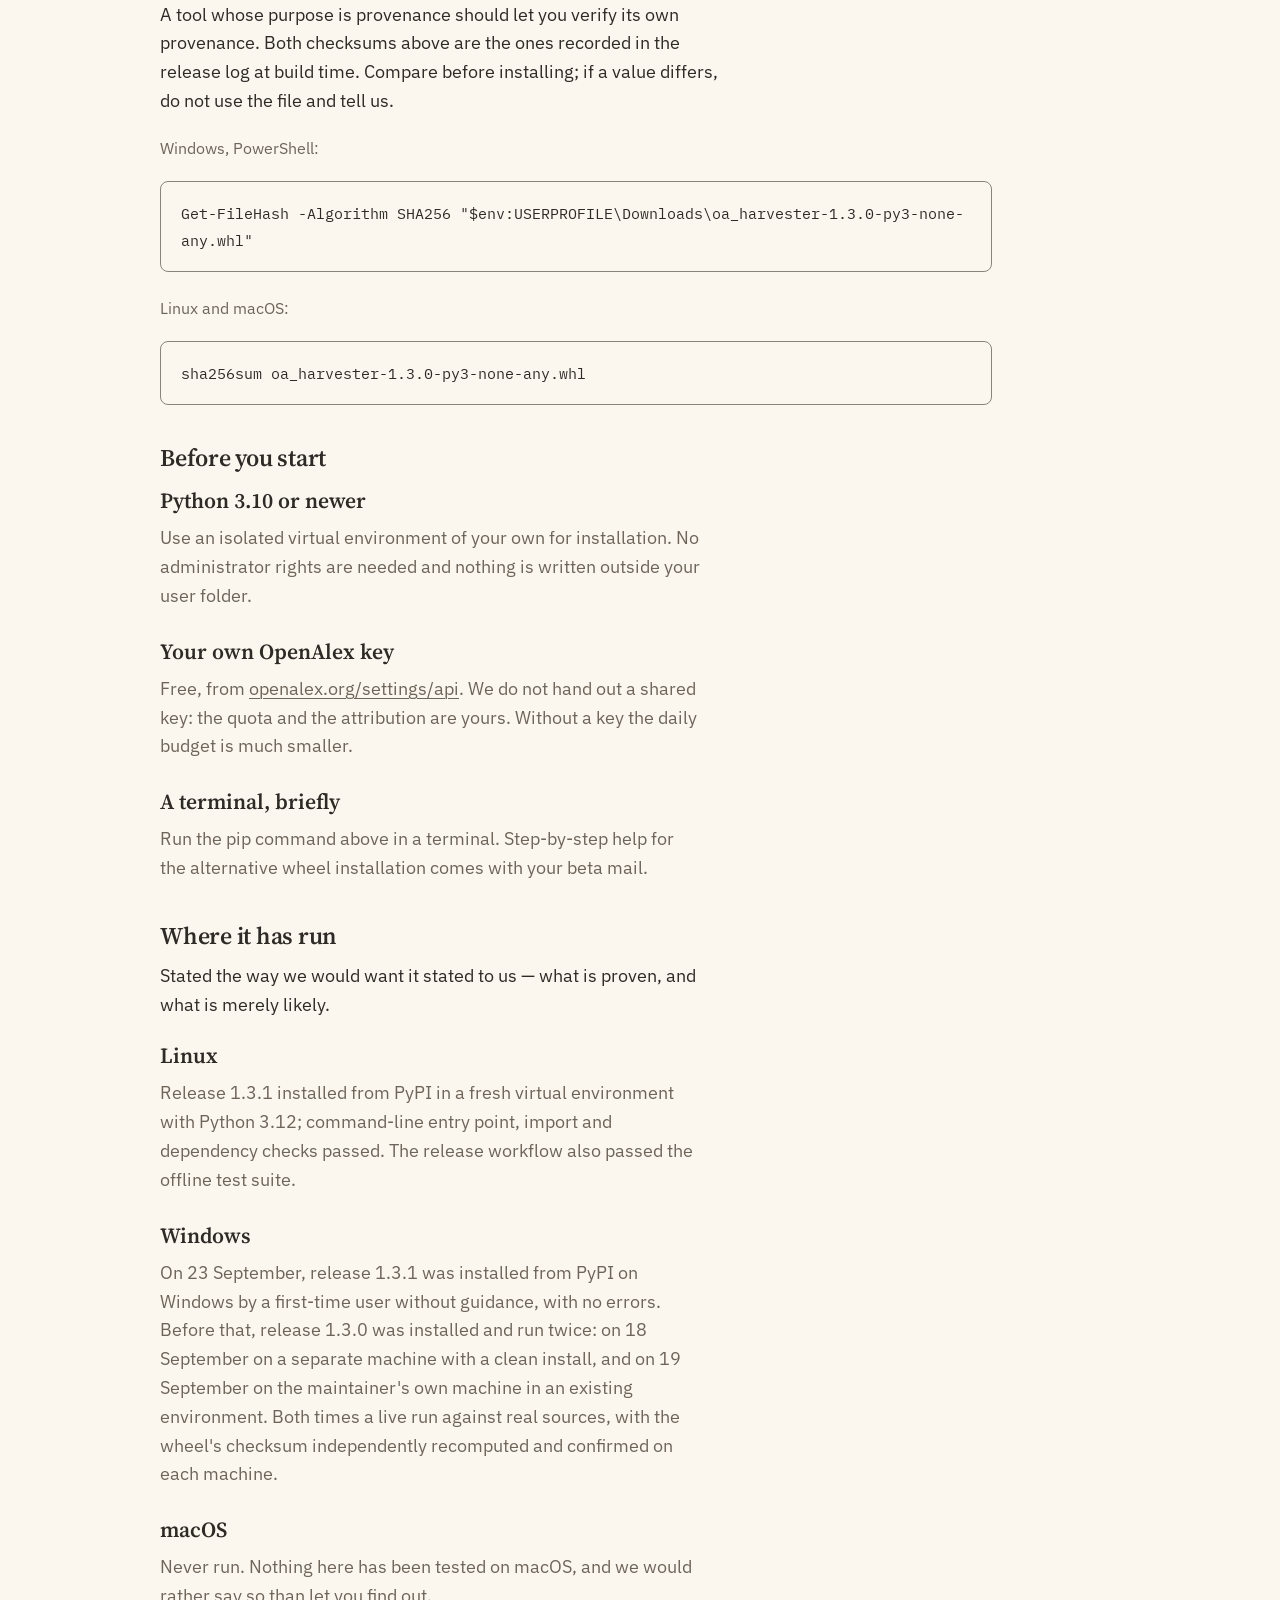
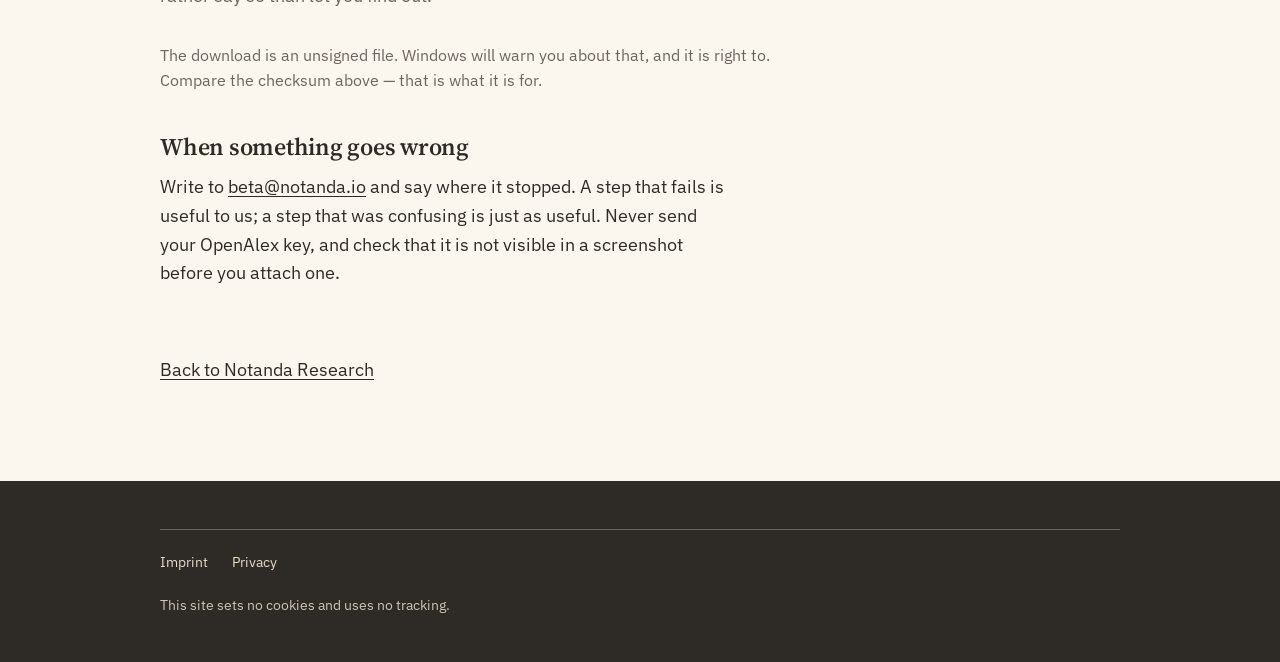
==== commit 09f7bef0: "Beta page: note unguided Windows PyPI install on 23 September" ====
--- a/beta-bb187a/index.html
+++ b/beta-bb187a/index.html
@@ -103,7 +103,7 @@
       <dt>Linux</dt>
       <dd>Release 1.3.1 installed from PyPI in a fresh virtual environment with Python 3.12; command-line entry point, import and dependency checks passed. The release workflow also passed the offline test suite.</dd>
       <dt>Windows</dt>
-      <dd>Release 1.3.0 installed and run twice: on 18 September on a separate machine with a clean install, and on 19 September on the maintainer's own machine in an existing environment. Both times a live run against real sources, with the wheel's checksum independently recomputed and confirmed on each machine. An unguided first-time install by a new user, following only the written instructions, has not yet been run.</dd>
+      <dd>On 23 September, release 1.3.1 was installed from PyPI on Windows by a first-time user without guidance, with no errors. Before that, release 1.3.0 was installed and run twice: on 18 September on a separate machine with a clean install, and on 19 September on the maintainer's own machine in an existing environment. Both times a live run against real sources, with the wheel's checksum independently recomputed and confirmed on each machine.</dd>
       <dt>macOS</dt>
       <dd>Never run. Nothing here has been tested on macOS, and we would rather say so than let you find out.</dd>
     </dl>
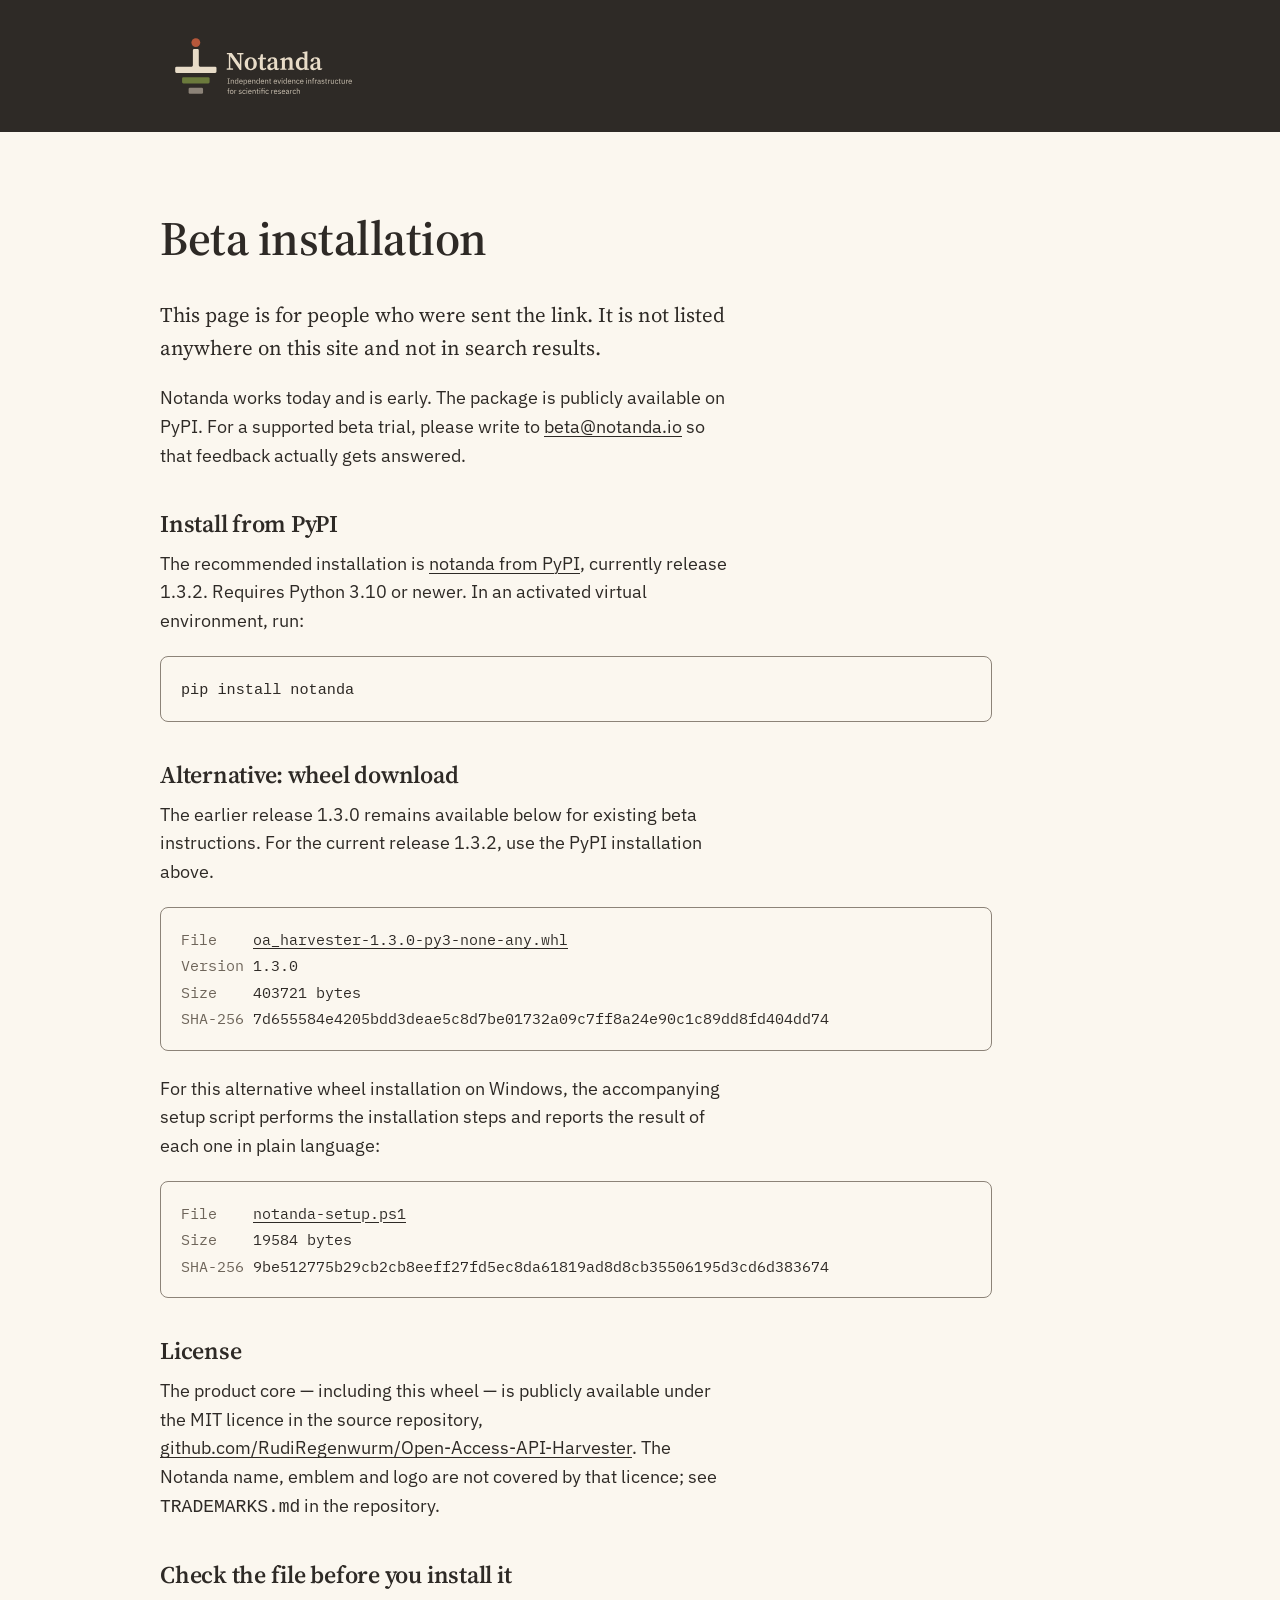
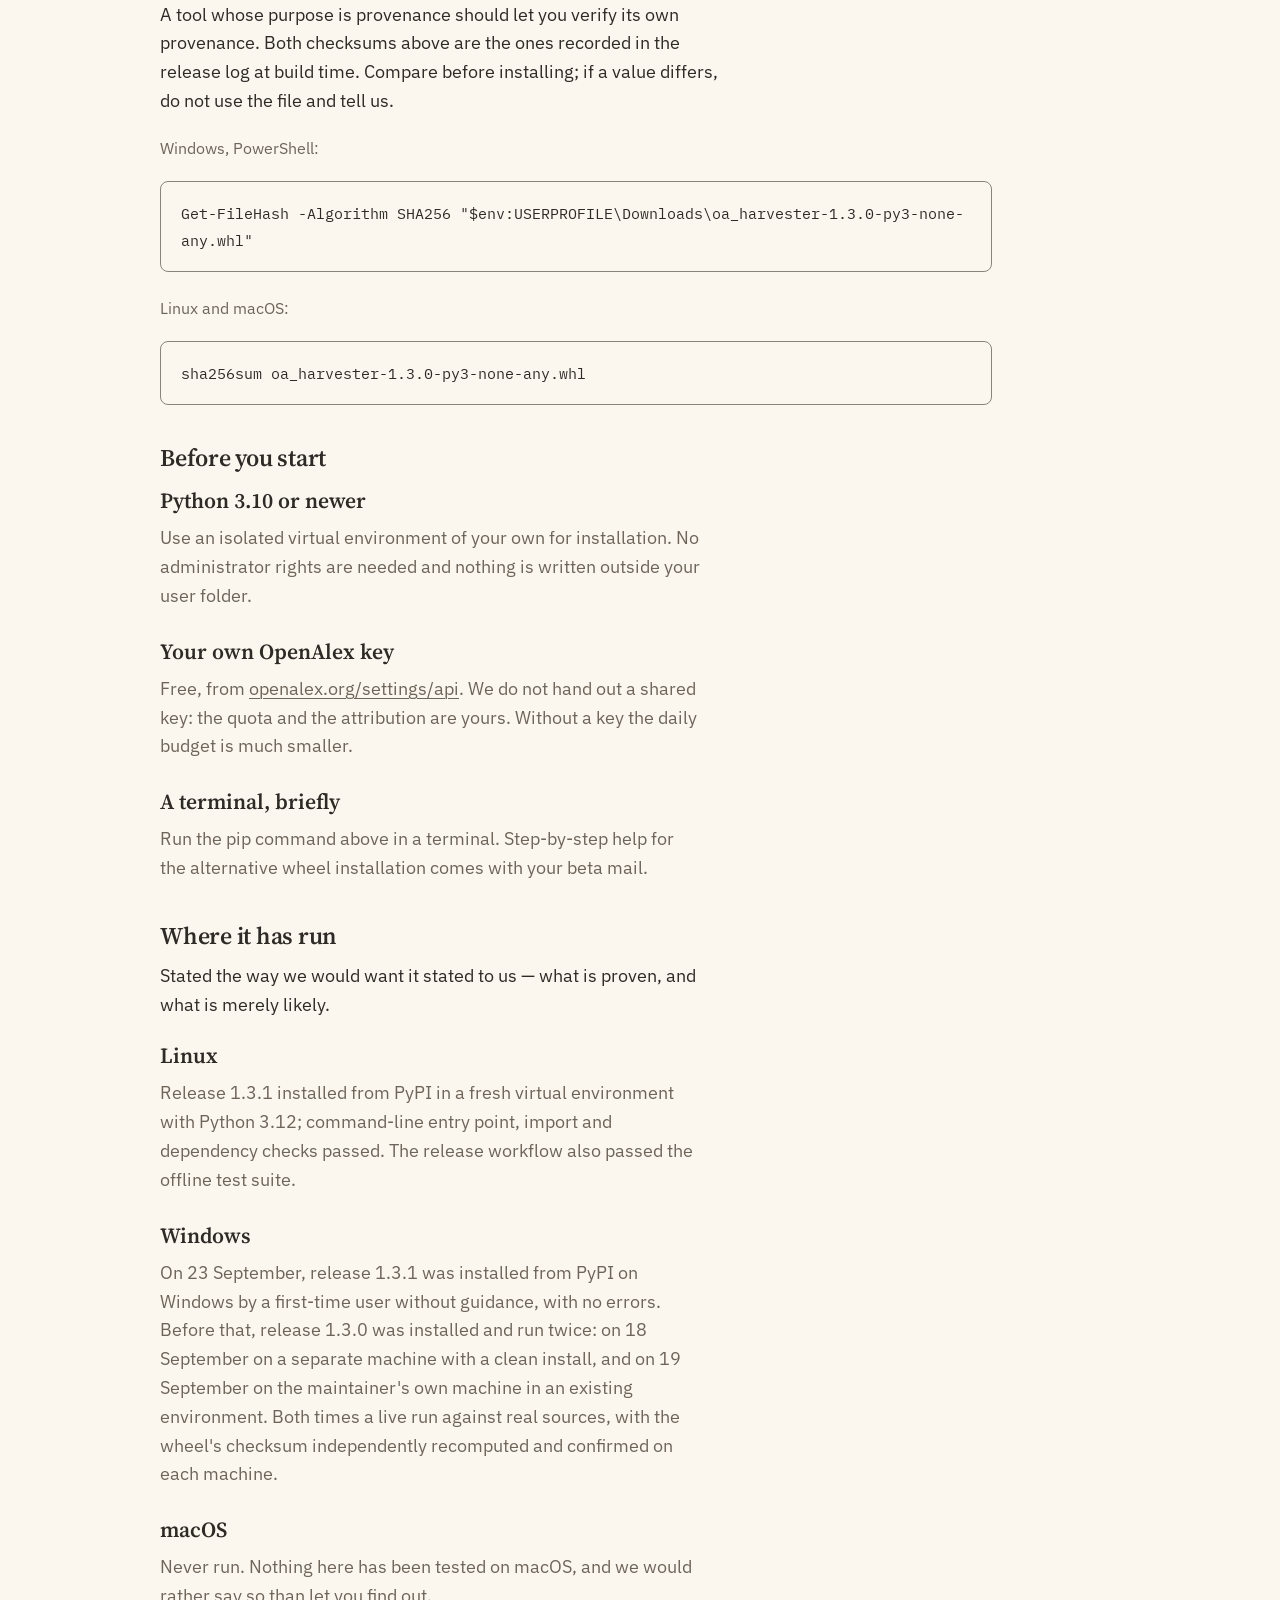
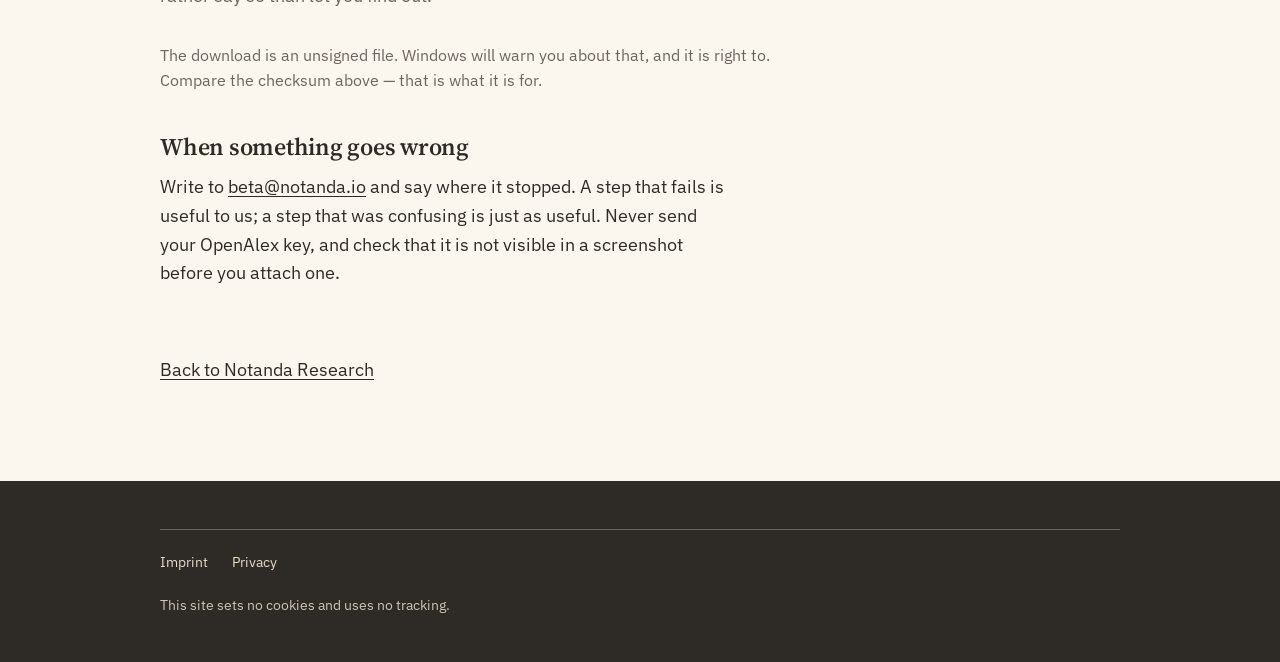
==== commit 13393ecf: "Beta page: current release 1.3.2" ====
--- a/beta-bb187a/index.html
+++ b/beta-bb187a/index.html
@@ -53,11 +53,11 @@
     <p>Notanda works today and is early. The package is publicly available on PyPI. For a supported beta trial, please write to <a href="mailto:beta@notanda.io?subject=Notanda%20beta%20access">beta@notanda.io</a> so that feedback actually gets answered.</p>
 
     <h2>Install from PyPI</h2>
-    <p>The recommended installation is <a href="https://pypi.org/project/notanda/">notanda from PyPI</a>, currently release 1.3.1. Requires Python 3.10 or newer. In an activated virtual environment, run:</p>
+    <p>The recommended installation is <a href="https://pypi.org/project/notanda/">notanda from PyPI</a>, currently release 1.3.2. Requires Python 3.10 or newer. In an activated virtual environment, run:</p>
     <pre class="cmd"><code>pip install notanda</code></pre>
 
     <h2>Alternative: wheel download</h2>
-    <p>The earlier release 1.3.0 remains available below for existing beta instructions. For the current release 1.3.1, use the PyPI installation above.</p>
+    <p>The earlier release 1.3.0 remains available below for existing beta instructions. For the current release 1.3.2, use the PyPI installation above.</p>
 
     <p class="fact"><span>File&nbsp;&nbsp;&nbsp;&nbsp;</span><a href="oa_harvester-1.3.0-py3-none-any.whl" download>oa_harvester-1.3.0-py3-none-any.whl</a><br>
     <span>Version&nbsp;</span>1.3.0<br>
